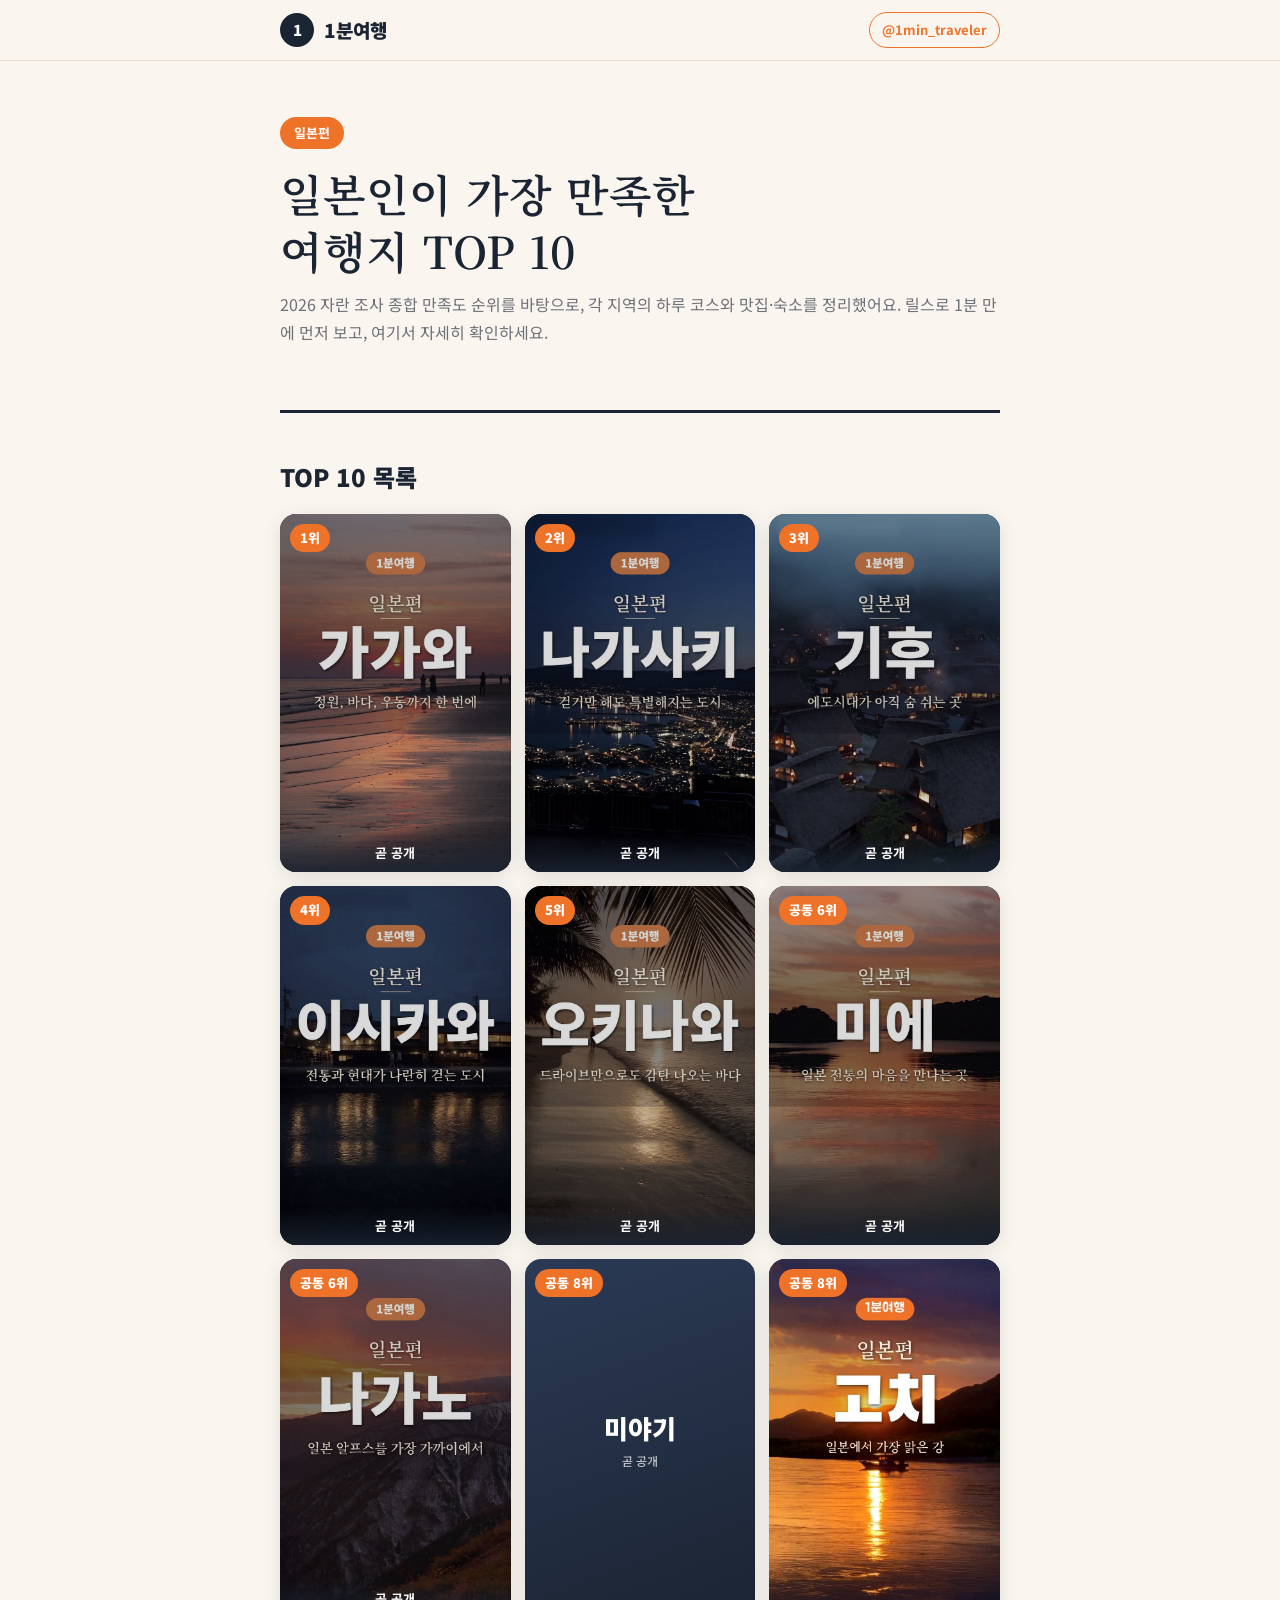
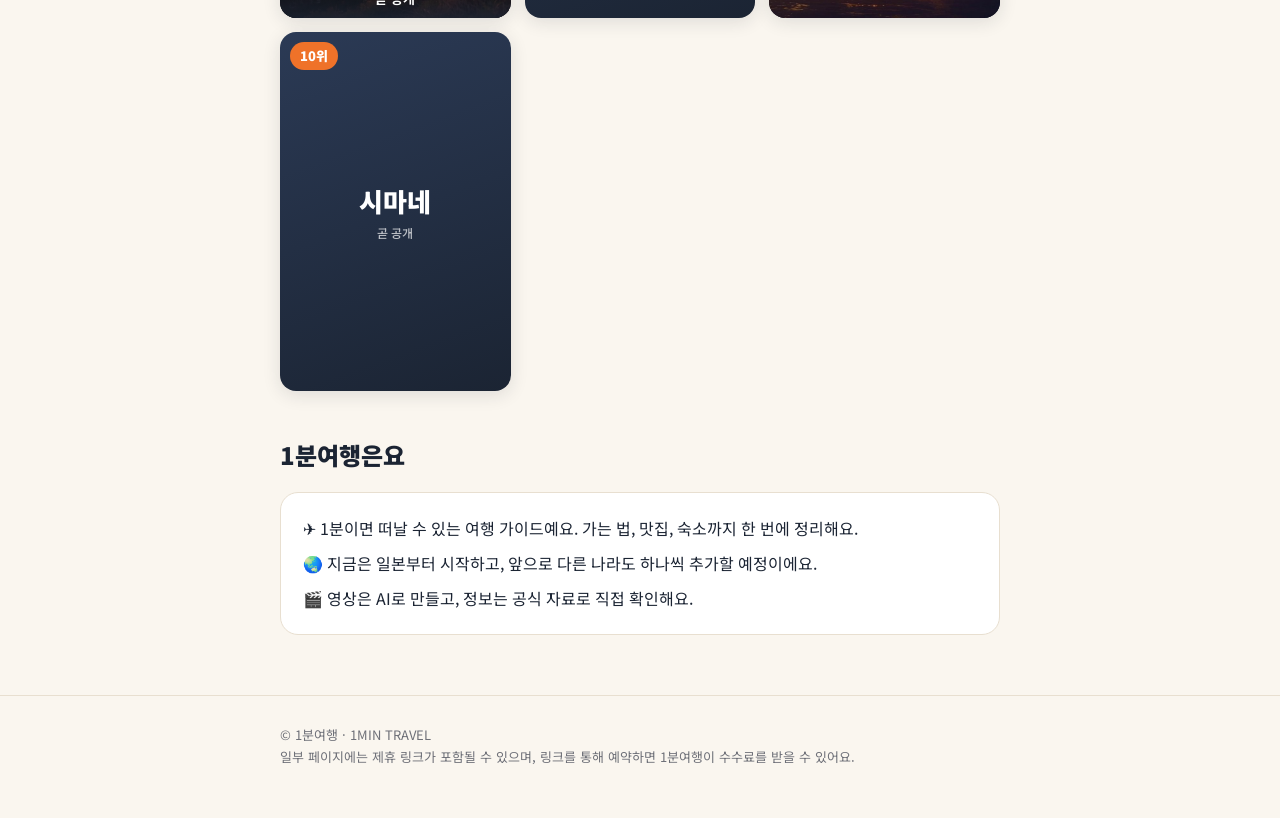
==== index.html @ 6ef6034c "1분여행 홈페이지 첫 버전: 일본 TOP 10 목록 + 고치 상세 페이지 Co-Authored-By: Claude Opus 5.5 <noreply@anthropic.com> Cla" ====
<!DOCTYPE html>
<html lang="ko">
<head>
<meta charset="utf-8">
<meta name="viewport" content="width=device-width,initial-scale=1">
<title>1분여행 · 일본인이 가장 만족한 여행지 TOP 10</title>
<meta name="description" content="1분이면 떠날 수 있는 여행 가이드. 일본인이 직접 뽑은 만족도 높은 여행지 TOP 10의 하루 코스, 맛집, 숙소를 정리했어요.">
<meta property="og:title" content="1분여행 · 일본 여행지 TOP 10">
<meta property="og:description" content="가는 법 · 맛집 · 숙소까지 한 번에">
<meta property="og:image" content="https://1mintraveler.github.io/assets/img/covers/kochi.jpg">
<link rel="stylesheet" href="assets/style.css">
</head>
<body>
<header class="top"><div class="wrap">
  <a class="logo" href="./"><span class="dot">1</span>1분여행</a>
  <a class="ig" href="https://www.instagram.com/1min_traveler/" target="_blank" rel="noopener">@1min_traveler</a>
</div></header>

<main class="wrap">
  <section class="hero">
    <span class="pill">일본편</span>
    <h1>일본인이 가장 만족한<br>여행지 TOP 10</h1>
    <p class="lead">2026 자란 조사 종합 만족도 순위를 바탕으로, 각 지역의 하루 코스와 맛집·숙소를 정리했어요. 릴스로 1분 만에 먼저 보고, 여기서 자세히 확인하세요.</p>
  </section>
  <div class="rule"></div>

  <h2>TOP 10 목록</h2>
  <div class="grid">
    <a class="card" href="#"><img src="assets/img/covers/kagawa.jpg" alt="가가와"><span class="rank">1위</span><span class="soon">곧 공개</span></a>
    <a class="card" href="#"><img src="assets/img/covers/nagasaki.jpg" alt="나가사키"><span class="rank">2위</span><span class="soon">곧 공개</span></a>
    <a class="card" href="#"><img src="assets/img/covers/gifu.jpg" alt="기후"><span class="rank">3위</span><span class="soon">곧 공개</span></a>
    <a class="card" href="#"><img src="assets/img/covers/ishikawa.jpg" alt="이시카와"><span class="rank">4위</span><span class="soon">곧 공개</span></a>
    <a class="card" href="#"><img src="assets/img/covers/okinawa.jpg" alt="오키나와"><span class="rank">5위</span><span class="soon">곧 공개</span></a>
    <a class="card" href="#"><img src="assets/img/covers/mie.jpg" alt="미에"><span class="rank">공동 6위</span><span class="soon">곧 공개</span></a>
    <a class="card" href="#"><img src="assets/img/covers/nagano.jpg" alt="나가노"><span class="rank">공동 6위</span><span class="soon">곧 공개</span></a>
    <a class="card empty" href="#"><span class="rank">공동 8위</span><div>미야기<small>곧 공개</small></div></a>
    <a class="card" href="japan/kochi.html"><img src="assets/img/covers/kochi.jpg" alt="고치"><span class="rank">공동 8위</span></a>
    <a class="card empty" href="#"><span class="rank">10위</span><div>시마네<small>곧 공개</small></div></a>
  </div>

  <h2>1분여행은요</h2>
  <div class="box">
    <p>✈️ 1분이면 떠날 수 있는 여행 가이드예요. 가는 법, 맛집, 숙소까지 한 번에 정리해요.</p>
    <p style="margin-top:8px">🌏 지금은 일본부터 시작하고, 앞으로 다른 나라도 하나씩 추가할 예정이에요.</p>
    <p style="margin-top:8px">🎬 영상은 AI로 만들고, 정보는 공식 자료로 직접 확인해요.</p>
  </div>
</main>

<footer><div class="wrap">
  © 1분여행 · 1MIN TRAVEL<br>
  일부 페이지에는 제휴 링크가 포함될 수 있으며, 링크를 통해 예약하면 1분여행이 수수료를 받을 수 있어요.
</div></footer>
</body>
</html>
---- assets/style.css ----
@import url('https://fonts.googleapis.com/css2?family=Noto+Sans+KR:wght@400;500;700;900&family=Noto+Serif+KR:wght@600&display=swap');
:root{--navy:#1b2433;--orange:#ef7229;--cream:#faf6ef;--line:#e8dfd0;--muted:#6e7078;--soft:#fff0e4}
*{box-sizing:border-box;margin:0;padding:0}
body{font-family:'Noto Sans KR',system-ui,sans-serif;background:var(--cream);color:var(--navy);line-height:1.7;-webkit-font-smoothing:antialiased}
a{color:inherit;text-decoration:none}
img{max-width:100%;display:block}
.wrap{max-width:760px;margin:0 auto;padding:0 20px}
header.top{position:sticky;top:0;z-index:10;background:rgba(250,246,239,.92);backdrop-filter:blur(8px);border-bottom:1px solid var(--line)}
header.top .wrap{display:flex;align-items:center;justify-content:space-between;height:60px}
.logo{display:flex;align-items:center;gap:10px;font-weight:900;font-size:19px}
.logo .dot{width:34px;height:34px;border-radius:50%;background:var(--navy);color:#fff;display:grid;place-items:center;font-size:15px;font-weight:900}
.ig{font-size:13px;font-weight:700;color:var(--orange);border:1.5px solid var(--orange);padding:6px 12px;border-radius:999px}
.hero{padding:56px 0 36px}
.pill{display:inline-block;background:var(--orange);color:#fff;font-weight:700;font-size:13px;padding:5px 14px;border-radius:999px}
h1{font-family:'Noto Serif KR',serif;font-weight:600;font-size:clamp(30px,7vw,44px);line-height:1.3;margin:16px 0 12px}
.lead{color:var(--muted);font-size:16px}
.rule{height:3px;background:var(--navy);margin:28px 0}
h2{font-size:24px;font-weight:900;margin:44px 0 16px}
h3{font-size:19px;font-weight:700;margin:28px 0 8px}
.grid{display:grid;grid-template-columns:repeat(2,1fr);gap:14px}
@media(min-width:620px){.grid{grid-template-columns:repeat(3,1fr)}}
.card{position:relative;border-radius:16px;overflow:hidden;aspect-ratio:9/14;background:var(--navy);box-shadow:0 4px 18px rgba(27,36,51,.12)}
.card img{width:100%;height:100%;object-fit:cover}
.card .rank{position:absolute;top:10px;left:10px;background:var(--orange);color:#fff;font-weight:900;font-size:13px;padding:3px 10px;border-radius:999px}
.card .soon{position:absolute;left:0;right:0;bottom:0;padding:8px;background:linear-gradient(transparent,rgba(27,36,51,.85));color:#fff;font-weight:700;font-size:13px;text-align:center}
.card:has(.soon) img{filter:grayscale(.35) brightness(.85)}
.card.empty{display:grid;place-items:center;color:#fff;font-weight:900;font-size:26px;background:linear-gradient(160deg,#2b3a55,#1b2433)}
.card.empty small{display:block;font-size:12px;font-weight:500;opacity:.7;text-align:center}
.box{background:#fff;border:1px solid var(--line);border-radius:18px;padding:22px 22px}
.rows .row{display:flex;gap:16px;padding:14px 0;border-bottom:1px solid var(--line)}
.rows .row:last-child{border-bottom:0}
.rows .k{flex:0 0 92px;color:var(--orange);font-weight:700;font-size:15px}
.rows .v{font-weight:500}
.note{background:var(--soft);border-left:5px solid var(--orange);padding:16px 18px;border-radius:12px;margin:20px 0;font-size:15px}
.timeline{list-style:none;border-left:3px solid var(--line);margin-left:8px;padding-left:22px}
.timeline li{position:relative;padding:0 0 22px}
.timeline li::before{content:"";position:absolute;left:-31px;top:7px;width:15px;height:15px;border-radius:50%;background:var(--orange)}
.timeline .t{color:var(--orange);font-weight:700;margin-right:8px}
.timeline .n{font-weight:700;font-size:17px}
.timeline p{color:var(--muted);font-size:15px}
.photo{border-radius:16px;overflow:hidden;margin:16px 0}
.list{display:grid;gap:12px}
.item{background:#fff;border:1px solid var(--line);border-radius:16px;padding:18px 20px}
.item .tag{font-size:12px;font-weight:700;color:var(--muted)}
.item .name{font-weight:900;font-size:17px;margin:2px 0 6px}
.item p{color:var(--muted);font-size:15px}
.btn{display:inline-block;margin-top:12px;background:var(--navy);color:#fff;font-weight:700;font-size:14px;padding:9px 16px;border-radius:10px}
.btn.disabled{background:#c9c4ba;pointer-events:none}
.disclose{font-size:13px;color:var(--muted);background:#fff;border:1px dashed var(--line);border-radius:12px;padding:12px 14px;margin:18px 0}
footer{margin-top:60px;border-top:1px solid var(--line);padding:28px 0 50px;color:var(--muted);font-size:13px}
.back{display:inline-block;margin:24px 0 0;font-size:14px;font-weight:700;color:var(--orange)}
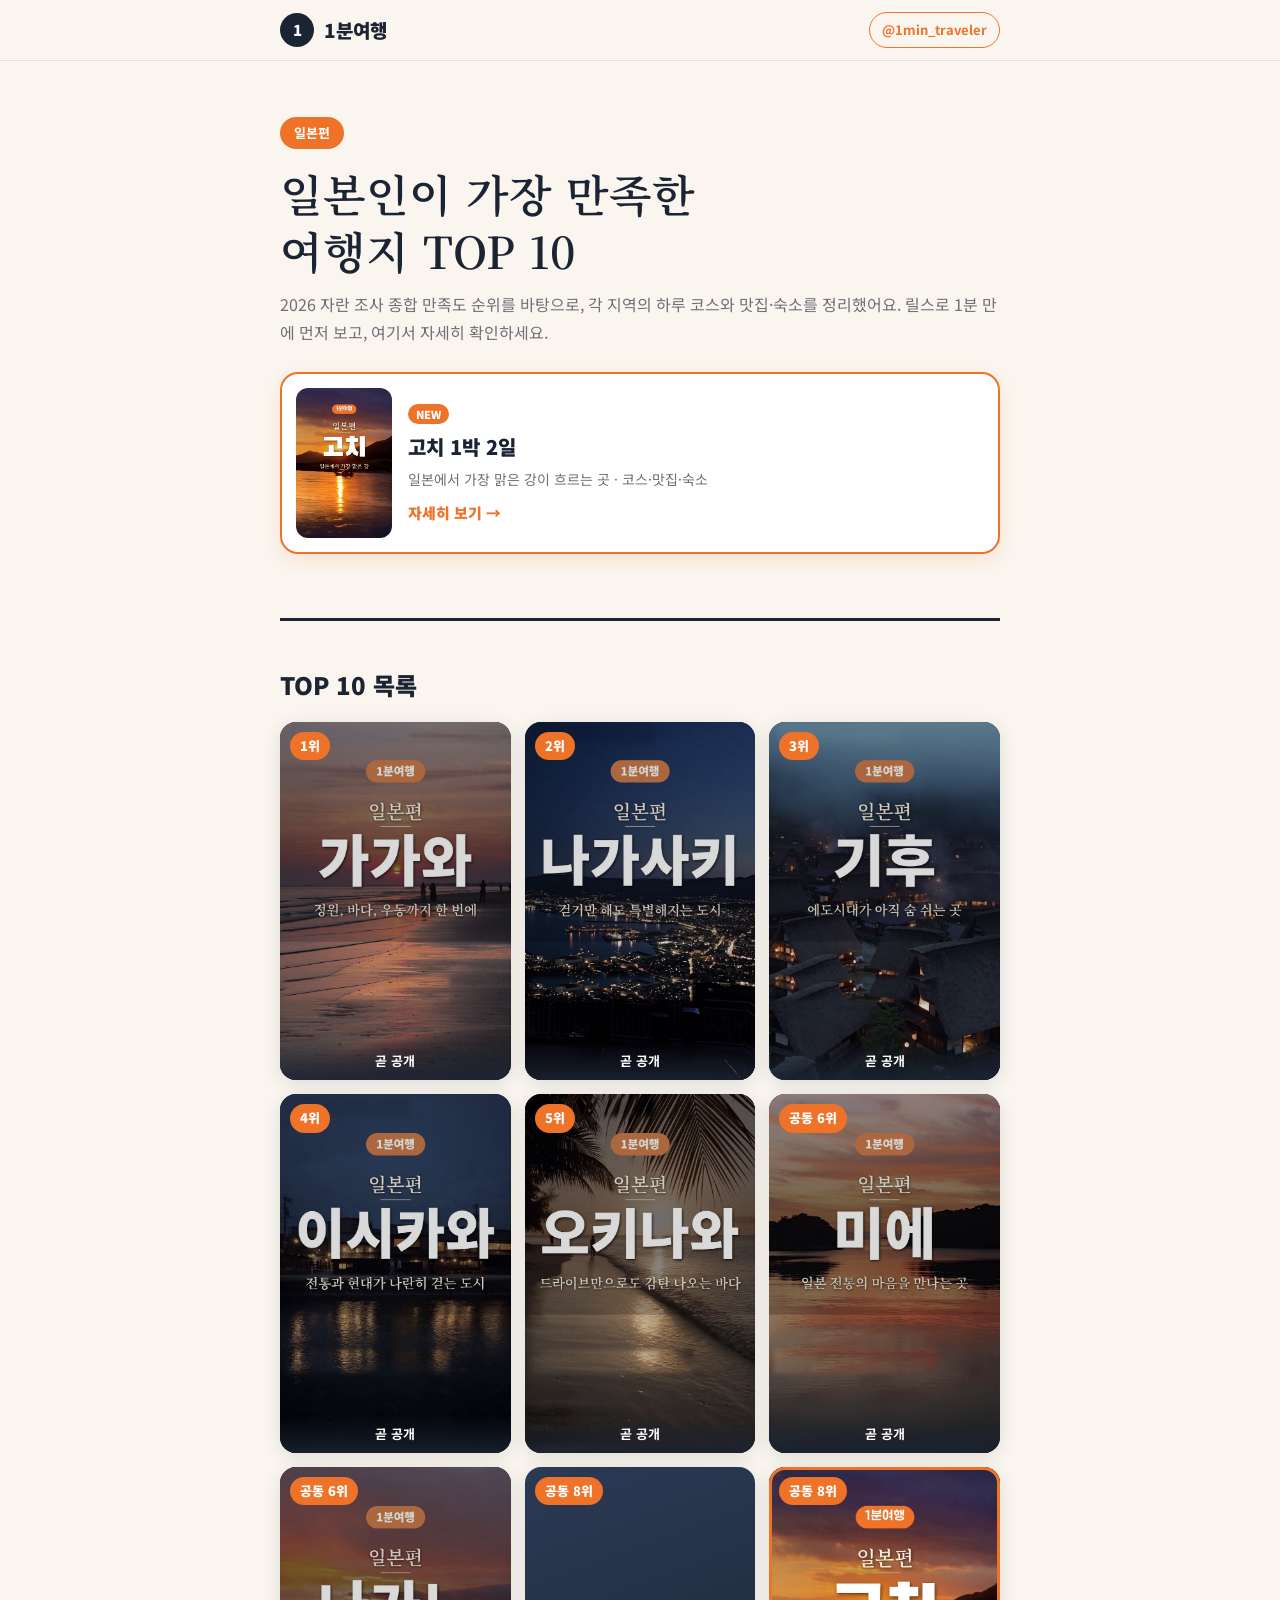
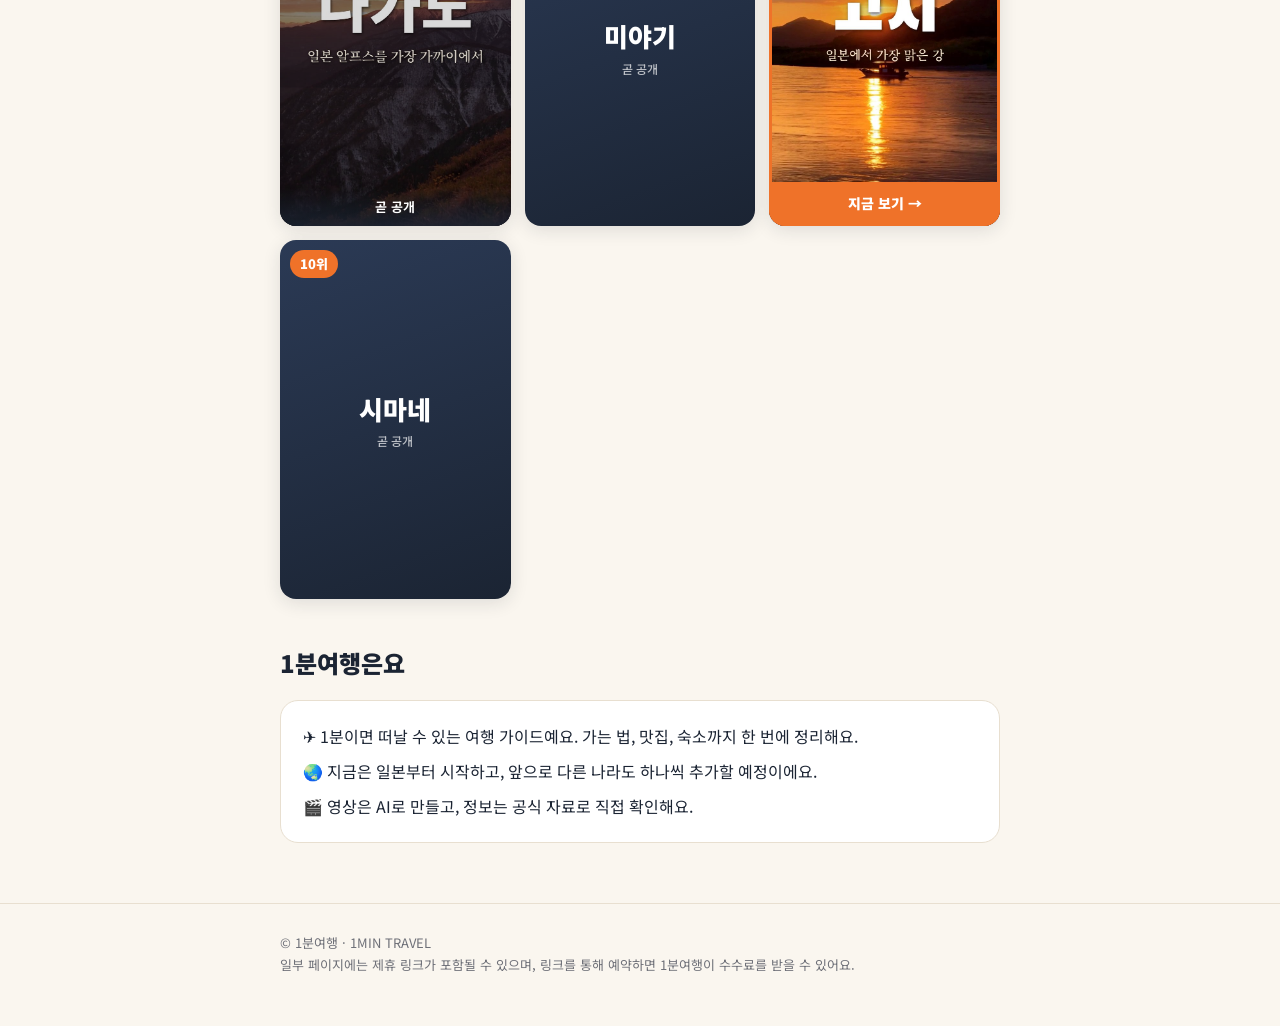
==== commit b407f47d: "메인 화면: 공개된 고치 편 강조, 준비 중 카드는 클릭 안 되게 Co-Authored-By: Claude Opus 5.5 <noreply@anthropic.com> Claude-" ====
--- a/index.html
+++ b/index.html
@@ -21,21 +21,25 @@
     <span class="pill">일본편</span>
     <h1>일본인이 가장 만족한<br>여행지 TOP 10</h1>
     <p class="lead">2026 자란 조사 종합 만족도 순위를 바탕으로, 각 지역의 하루 코스와 맛집·숙소를 정리했어요. 릴스로 1분 만에 먼저 보고, 여기서 자세히 확인하세요.</p>
+    <a class="feature" href="japan/kochi.html">
+      <img src="assets/img/covers/kochi.jpg" alt="고치">
+      <div><span class="new">NEW</span><b>고치 1박 2일</b><p>일본에서 가장 맑은 강이 흐르는 곳 · 코스·맛집·숙소</p><span class="cta">자세히 보기 →</span></div>
+    </a>
   </section>
   <div class="rule"></div>
 
   <h2>TOP 10 목록</h2>
   <div class="grid">
-    <a class="card" href="#"><img src="assets/img/covers/kagawa.jpg" alt="가가와"><span class="rank">1위</span><span class="soon">곧 공개</span></a>
-    <a class="card" href="#"><img src="assets/img/covers/nagasaki.jpg" alt="나가사키"><span class="rank">2위</span><span class="soon">곧 공개</span></a>
-    <a class="card" href="#"><img src="assets/img/covers/gifu.jpg" alt="기후"><span class="rank">3위</span><span class="soon">곧 공개</span></a>
-    <a class="card" href="#"><img src="assets/img/covers/ishikawa.jpg" alt="이시카와"><span class="rank">4위</span><span class="soon">곧 공개</span></a>
-    <a class="card" href="#"><img src="assets/img/covers/okinawa.jpg" alt="오키나와"><span class="rank">5위</span><span class="soon">곧 공개</span></a>
-    <a class="card" href="#"><img src="assets/img/covers/mie.jpg" alt="미에"><span class="rank">공동 6위</span><span class="soon">곧 공개</span></a>
-    <a class="card" href="#"><img src="assets/img/covers/nagano.jpg" alt="나가노"><span class="rank">공동 6위</span><span class="soon">곧 공개</span></a>
-    <a class="card empty" href="#"><span class="rank">공동 8위</span><div>미야기<small>곧 공개</small></div></a>
-    <a class="card" href="japan/kochi.html"><img src="assets/img/covers/kochi.jpg" alt="고치"><span class="rank">공동 8위</span></a>
-    <a class="card empty" href="#"><span class="rank">10위</span><div>시마네<small>곧 공개</small></div></a>
+    <div class="card locked"><img src="assets/img/covers/kagawa.jpg" alt="가가와"><span class="rank">1위</span><span class="soon">곧 공개</span></div>
+    <div class="card locked"><img src="assets/img/covers/nagasaki.jpg" alt="나가사키"><span class="rank">2위</span><span class="soon">곧 공개</span></div>
+    <div class="card locked"><img src="assets/img/covers/gifu.jpg" alt="기후"><span class="rank">3위</span><span class="soon">곧 공개</span></div>
+    <div class="card locked"><img src="assets/img/covers/ishikawa.jpg" alt="이시카와"><span class="rank">4위</span><span class="soon">곧 공개</span></div>
+    <div class="card locked"><img src="assets/img/covers/okinawa.jpg" alt="오키나와"><span class="rank">5위</span><span class="soon">곧 공개</span></div>
+    <div class="card locked"><img src="assets/img/covers/mie.jpg" alt="미에"><span class="rank">공동 6위</span><span class="soon">곧 공개</span></div>
+    <div class="card locked"><img src="assets/img/covers/nagano.jpg" alt="나가노"><span class="rank">공동 6위</span><span class="soon">곧 공개</span></div>
+    <div class="card empty locked"><span class="rank">공동 8위</span><div>미야기<small>곧 공개</small></div></div>
+    <a class="card live" href="japan/kochi.html"><img src="assets/img/covers/kochi.jpg" alt="고치"><span class="rank">공동 8위</span><span class="go">지금 보기 →</span></a>
+    <div class="card empty locked"><span class="rank">10위</span><div>시마네<small>곧 공개</small></div></div>
   </div>
 
   <h2>1분여행은요</h2>
--- a/assets/style.css
+++ b/assets/style.css
@@ -49,3 +49,14 @@
 .disclose{font-size:13px;color:var(--muted);background:#fff;border:1px dashed var(--line);border-radius:12px;padding:12px 14px;margin:18px 0}
 footer{margin-top:60px;border-top:1px solid var(--line);padding:28px 0 50px;color:var(--muted);font-size:13px}
 .back{display:inline-block;margin:24px 0 0;font-size:14px;font-weight:700;color:var(--orange)}
+
+.card.locked{cursor:default}
+.card.live{outline:3px solid var(--orange);outline-offset:-3px}
+.card .go{position:absolute;left:0;right:0;bottom:0;padding:10px;background:var(--orange);color:#fff;font-weight:900;font-size:14px;text-align:center}
+.card.live:hover{transform:translateY(-3px);transition:.2s}
+.feature{display:flex;gap:16px;align-items:center;margin-top:26px;background:#fff;border:2px solid var(--orange);border-radius:18px;padding:14px;box-shadow:0 6px 20px rgba(239,114,41,.15)}
+.feature img{width:96px;height:150px;object-fit:cover;border-radius:12px;flex:0 0 auto}
+.feature b{display:block;font-size:20px;font-weight:900;margin:4px 0}
+.feature p{color:var(--muted);font-size:14px}
+.feature .new{background:var(--orange);color:#fff;font-size:11px;font-weight:900;padding:2px 8px;border-radius:999px}
+.feature .cta{display:inline-block;margin-top:8px;color:var(--orange);font-weight:900;font-size:15px}
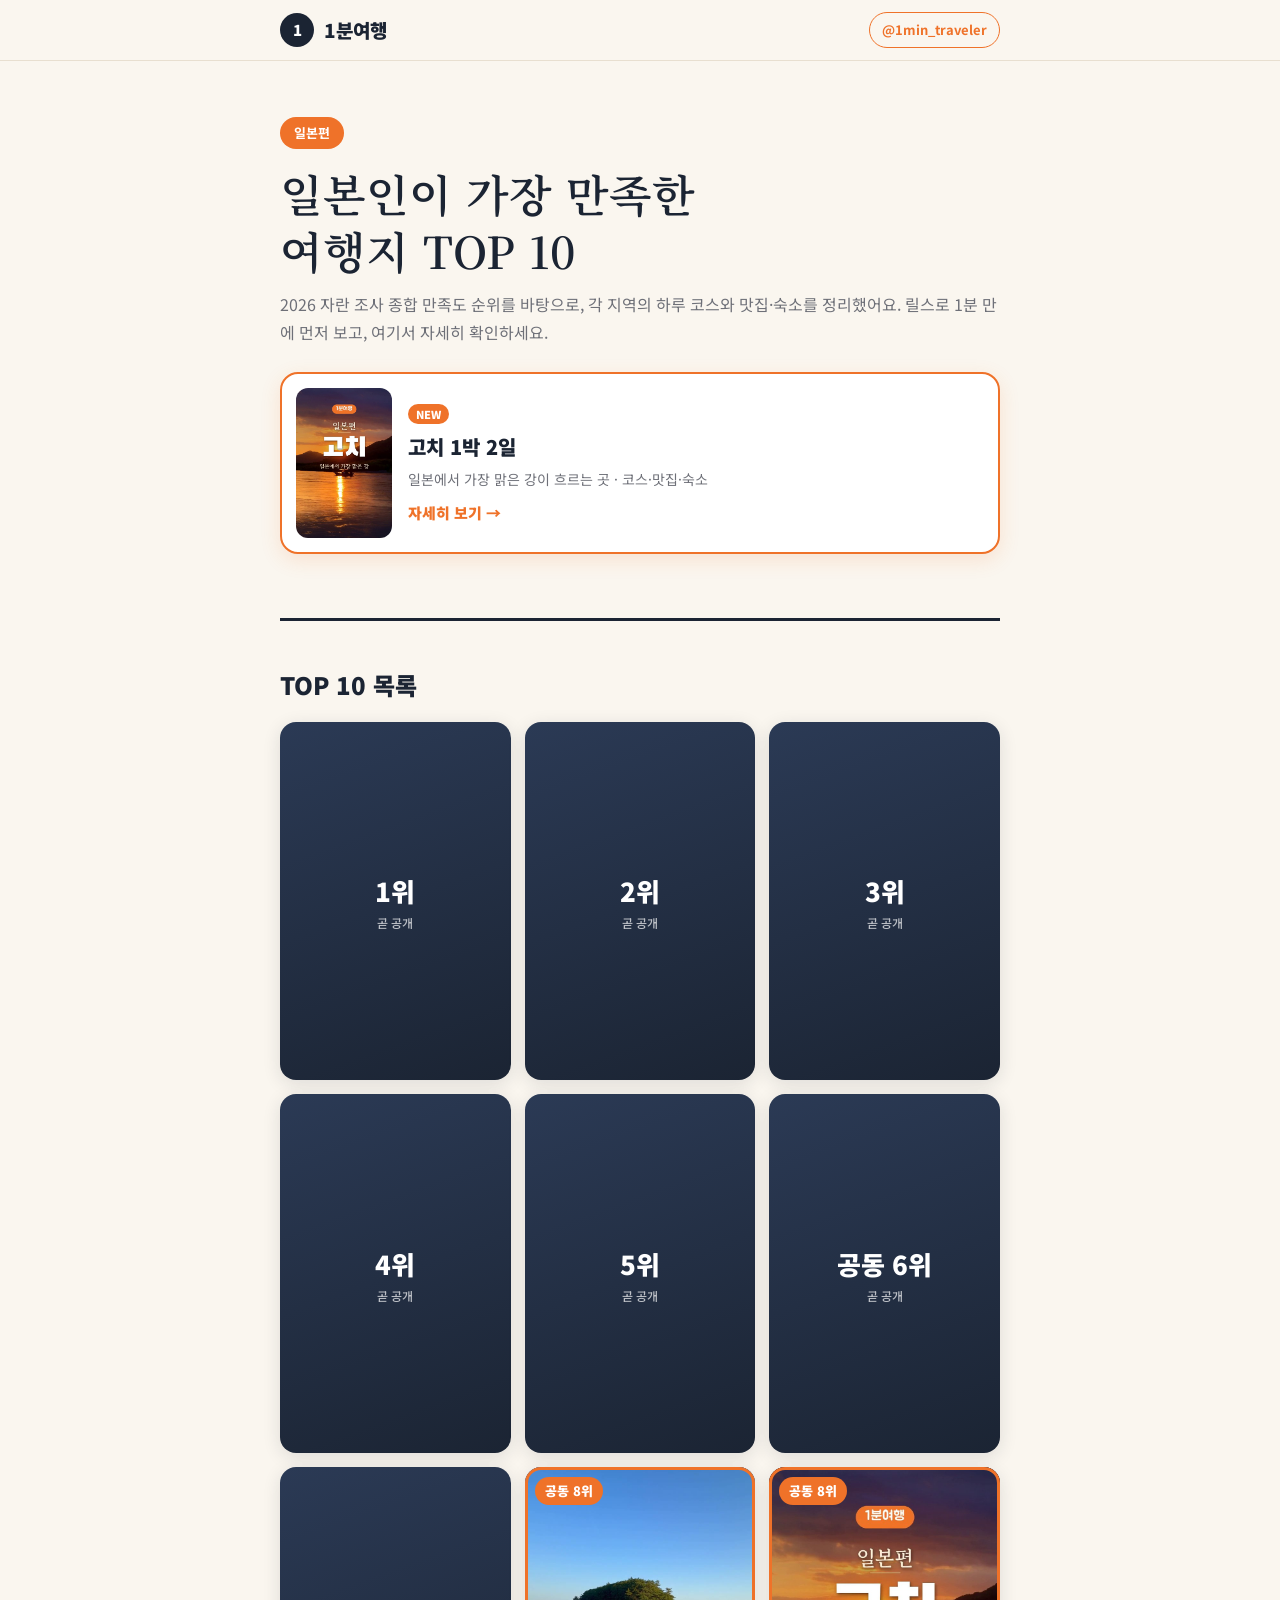
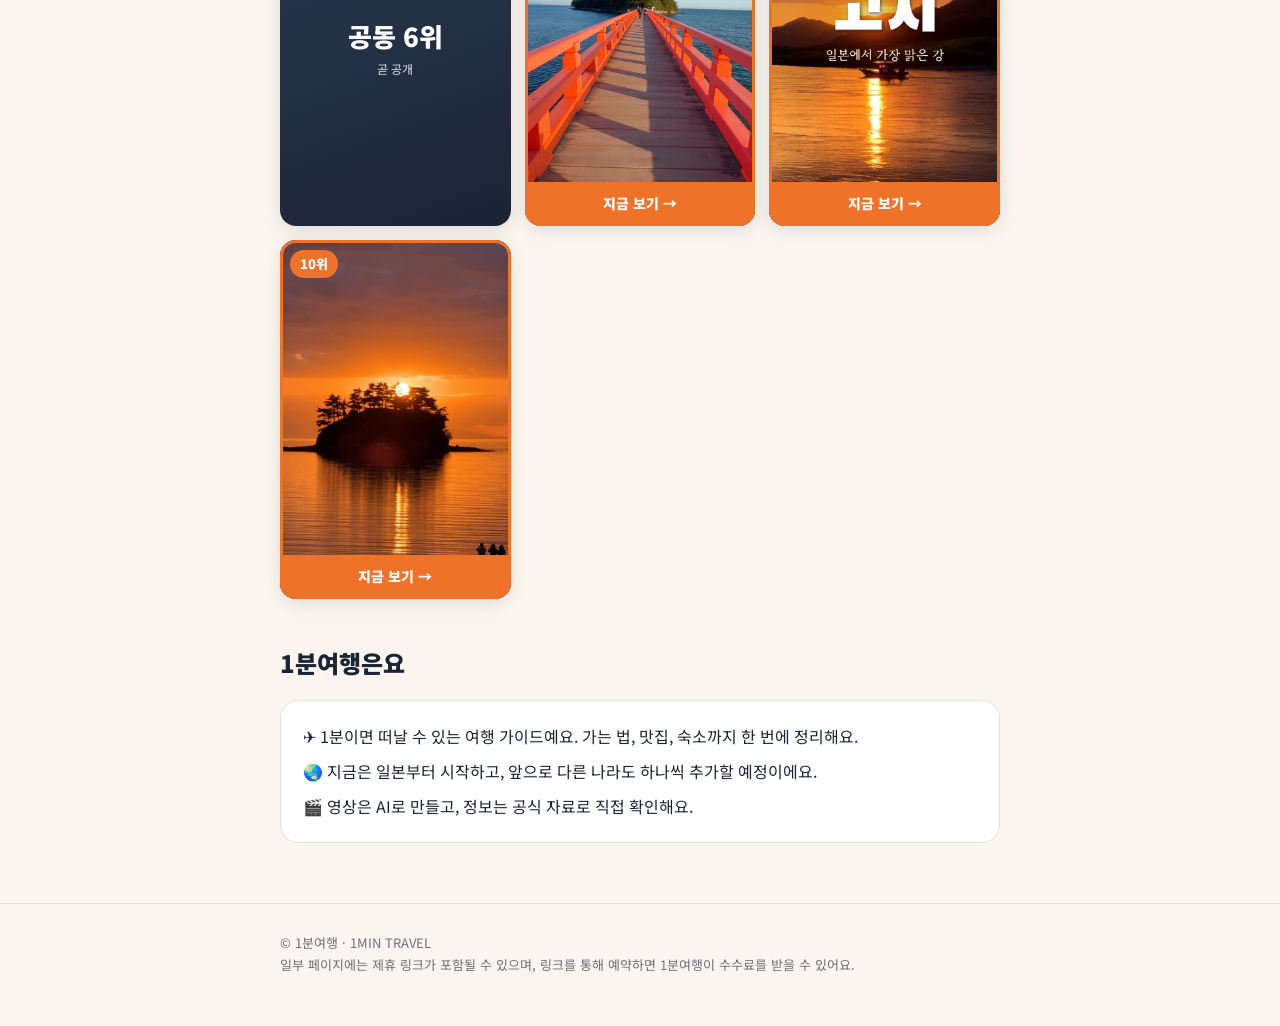
==== commit 1aadd437: "미야기·시마네 페이지 공개, 1~6위는 순위만 표시 Co-Authored-By: Claude Opus 5.5 <noreply@anthropic.com> Claude-Session:" ====
--- a/index.html
+++ b/index.html
@@ -30,16 +30,16 @@
 
   <h2>TOP 10 목록</h2>
   <div class="grid">
-    <div class="card locked"><img src="assets/img/covers/kagawa.jpg" alt="가가와"><span class="rank">1위</span><span class="soon">곧 공개</span></div>
-    <div class="card locked"><img src="assets/img/covers/nagasaki.jpg" alt="나가사키"><span class="rank">2위</span><span class="soon">곧 공개</span></div>
-    <div class="card locked"><img src="assets/img/covers/gifu.jpg" alt="기후"><span class="rank">3위</span><span class="soon">곧 공개</span></div>
-    <div class="card locked"><img src="assets/img/covers/ishikawa.jpg" alt="이시카와"><span class="rank">4위</span><span class="soon">곧 공개</span></div>
-    <div class="card locked"><img src="assets/img/covers/okinawa.jpg" alt="오키나와"><span class="rank">5위</span><span class="soon">곧 공개</span></div>
-    <div class="card locked"><img src="assets/img/covers/mie.jpg" alt="미에"><span class="rank">공동 6위</span><span class="soon">곧 공개</span></div>
-    <div class="card locked"><img src="assets/img/covers/nagano.jpg" alt="나가노"><span class="rank">공동 6위</span><span class="soon">곧 공개</span></div>
-    <div class="card empty locked"><span class="rank">공동 8위</span><div>미야기<small>곧 공개</small></div></div>
+    <div class="card empty locked"><div>1위<small>곧 공개</small></div></div>
+    <div class="card empty locked"><div>2위<small>곧 공개</small></div></div>
+    <div class="card empty locked"><div>3위<small>곧 공개</small></div></div>
+    <div class="card empty locked"><div>4위<small>곧 공개</small></div></div>
+    <div class="card empty locked"><div>5위<small>곧 공개</small></div></div>
+    <div class="card empty locked"><div>공동 6위<small>곧 공개</small></div></div>
+    <div class="card empty locked"><div>공동 6위<small>곧 공개</small></div></div>
+    <a class="card live" href="japan/miyagi.html"><img src="assets/img/covers/miyagi.jpg" alt="미야기"><span class="rank">공동 8위</span><span class="go">지금 보기 →</span></a>
     <a class="card live" href="japan/kochi.html"><img src="assets/img/covers/kochi.jpg" alt="고치"><span class="rank">공동 8위</span><span class="go">지금 보기 →</span></a>
-    <div class="card empty locked"><span class="rank">10위</span><div>시마네<small>곧 공개</small></div></div>
+    <a class="card live" href="japan/shimane.html"><img src="assets/img/covers/shimane.jpg" alt="시마네"><span class="rank">10위</span><span class="go">지금 보기 →</span></a>
   </div>
 
   <h2>1분여행은요</h2>
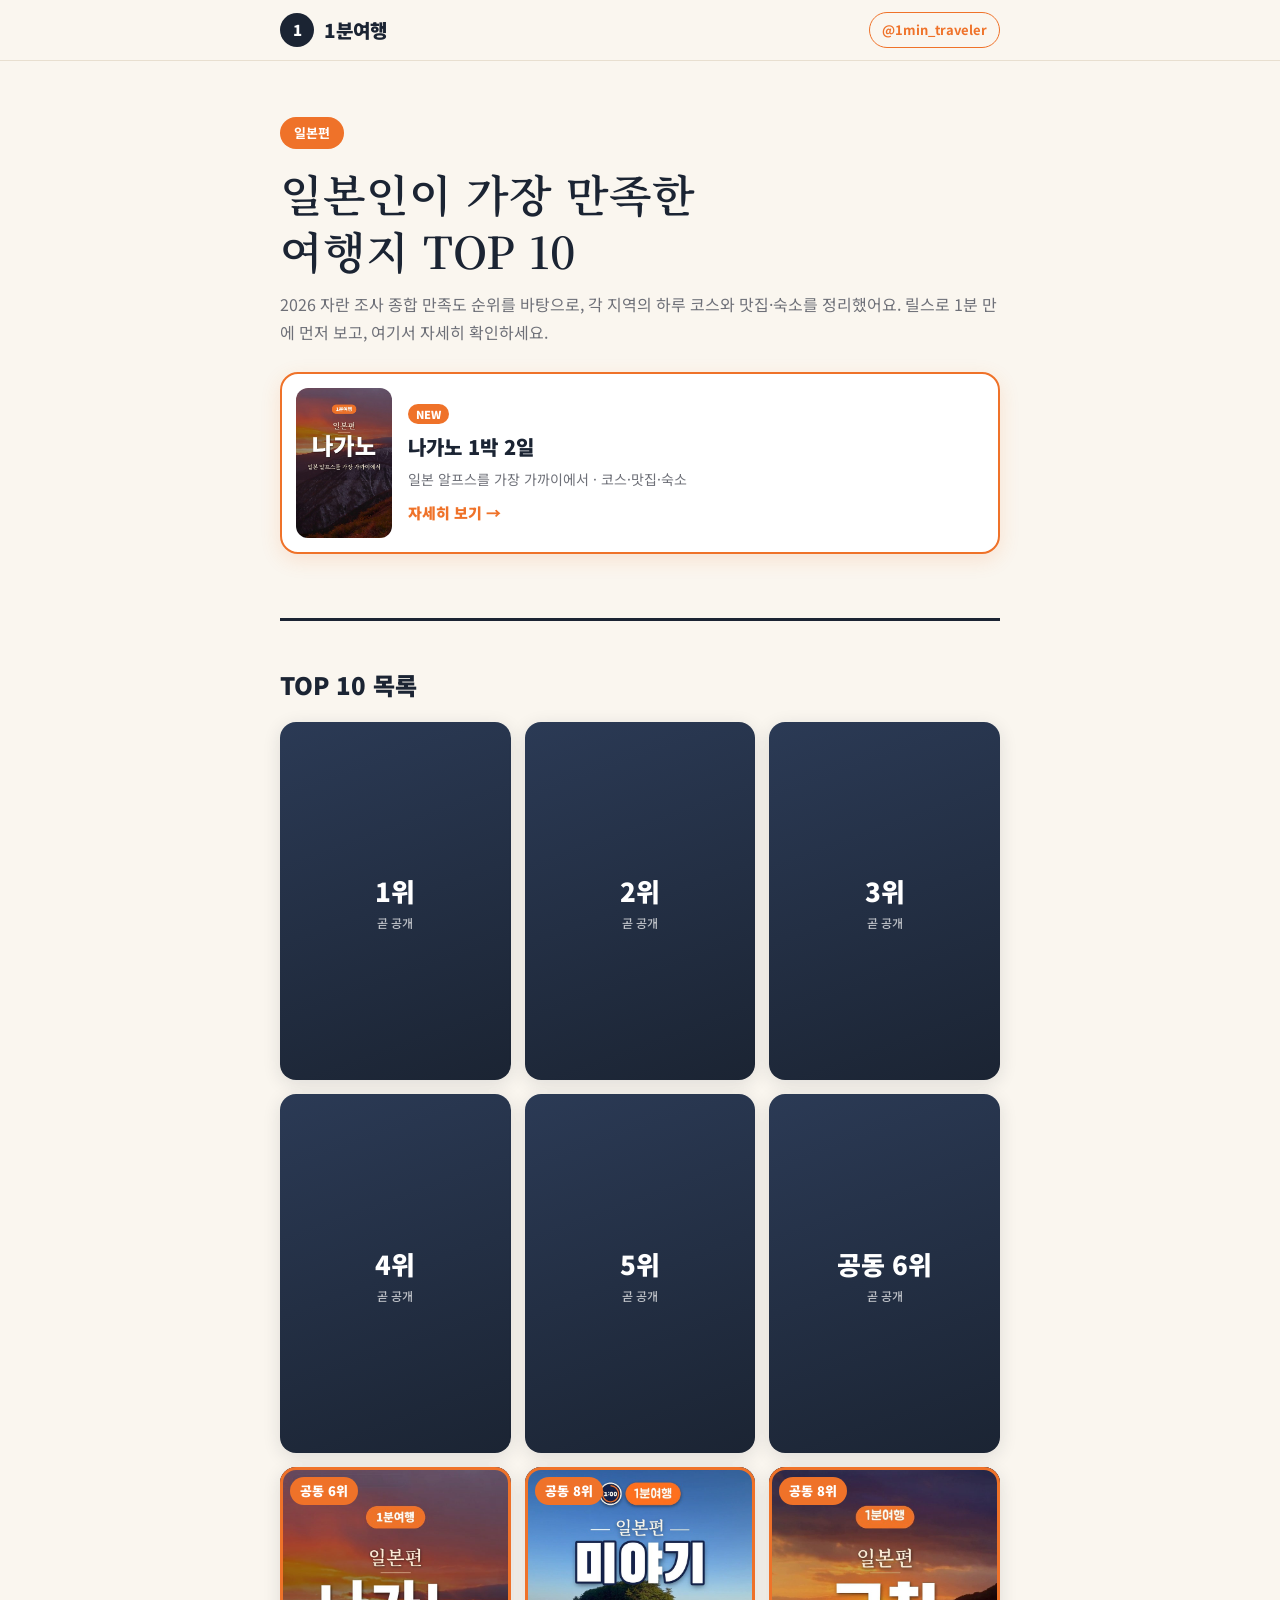
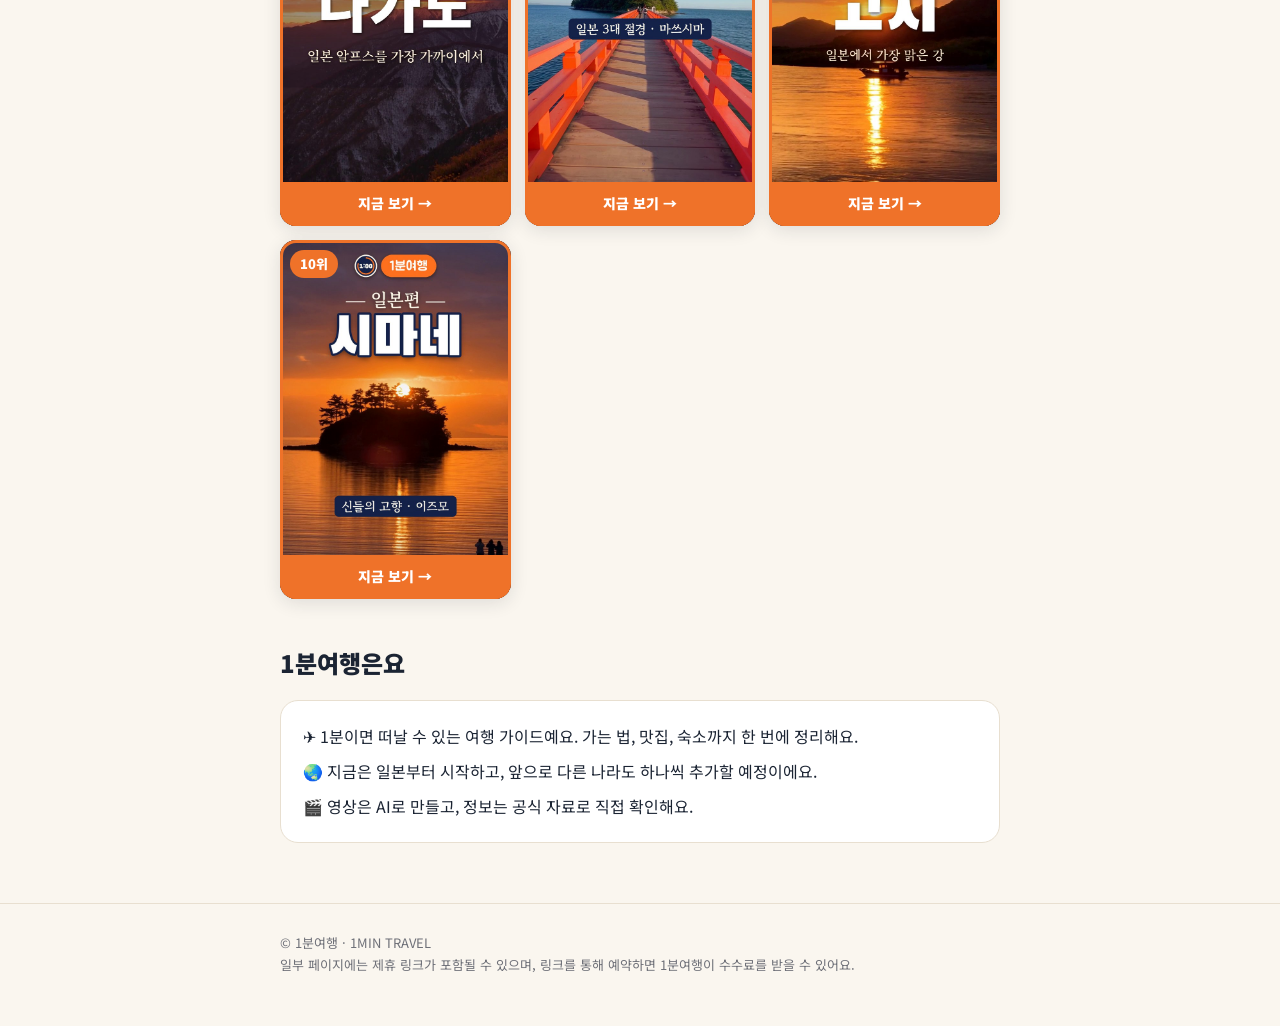
==== commit 6ee0f2a9: "나가노 상세 페이지 공개, 메인 NEW를 나가노로 Co-Authored-By: Claude Opus 5.5 <noreply@anthropic.com> Claude-Session: " ====
--- a/index.html
+++ b/index.html
@@ -21,9 +21,9 @@
     <span class="pill">일본편</span>
     <h1>일본인이 가장 만족한<br>여행지 TOP 10</h1>
     <p class="lead">2026 자란 조사 종합 만족도 순위를 바탕으로, 각 지역의 하루 코스와 맛집·숙소를 정리했어요. 릴스로 1분 만에 먼저 보고, 여기서 자세히 확인하세요.</p>
-    <a class="feature" href="japan/kochi.html">
-      <img src="assets/img/covers/kochi.jpg" alt="고치">
-      <div><span class="new">NEW</span><b>고치 1박 2일</b><p>일본에서 가장 맑은 강이 흐르는 곳 · 코스·맛집·숙소</p><span class="cta">자세히 보기 →</span></div>
+    <a class="feature" href="japan/nagano.html">
+      <img src="assets/img/covers/nagano.jpg" alt="나가노">
+      <div><span class="new">NEW</span><b>나가노 1박 2일</b><p>일본 알프스를 가장 가까이에서 · 코스·맛집·숙소</p><span class="cta">자세히 보기 →</span></div>
     </a>
   </section>
   <div class="rule"></div>
@@ -36,7 +36,7 @@
     <div class="card empty locked"><div>4위<small>곧 공개</small></div></div>
     <div class="card empty locked"><div>5위<small>곧 공개</small></div></div>
     <div class="card empty locked"><div>공동 6위<small>곧 공개</small></div></div>
-    <div class="card empty locked"><div>공동 6위<small>곧 공개</small></div></div>
+    <a class="card live" href="japan/nagano.html"><img src="assets/img/covers/nagano.jpg" alt="나가노"><span class="rank">공동 6위</span><span class="go">지금 보기 →</span></a>
     <a class="card live" href="japan/miyagi.html"><img src="assets/img/covers/miyagi.jpg" alt="미야기"><span class="rank">공동 8위</span><span class="go">지금 보기 →</span></a>
     <a class="card live" href="japan/kochi.html"><img src="assets/img/covers/kochi.jpg" alt="고치"><span class="rank">공동 8위</span><span class="go">지금 보기 →</span></a>
     <a class="card live" href="japan/shimane.html"><img src="assets/img/covers/shimane.jpg" alt="시마네"><span class="rank">10위</span><span class="go">지금 보기 →</span></a>
